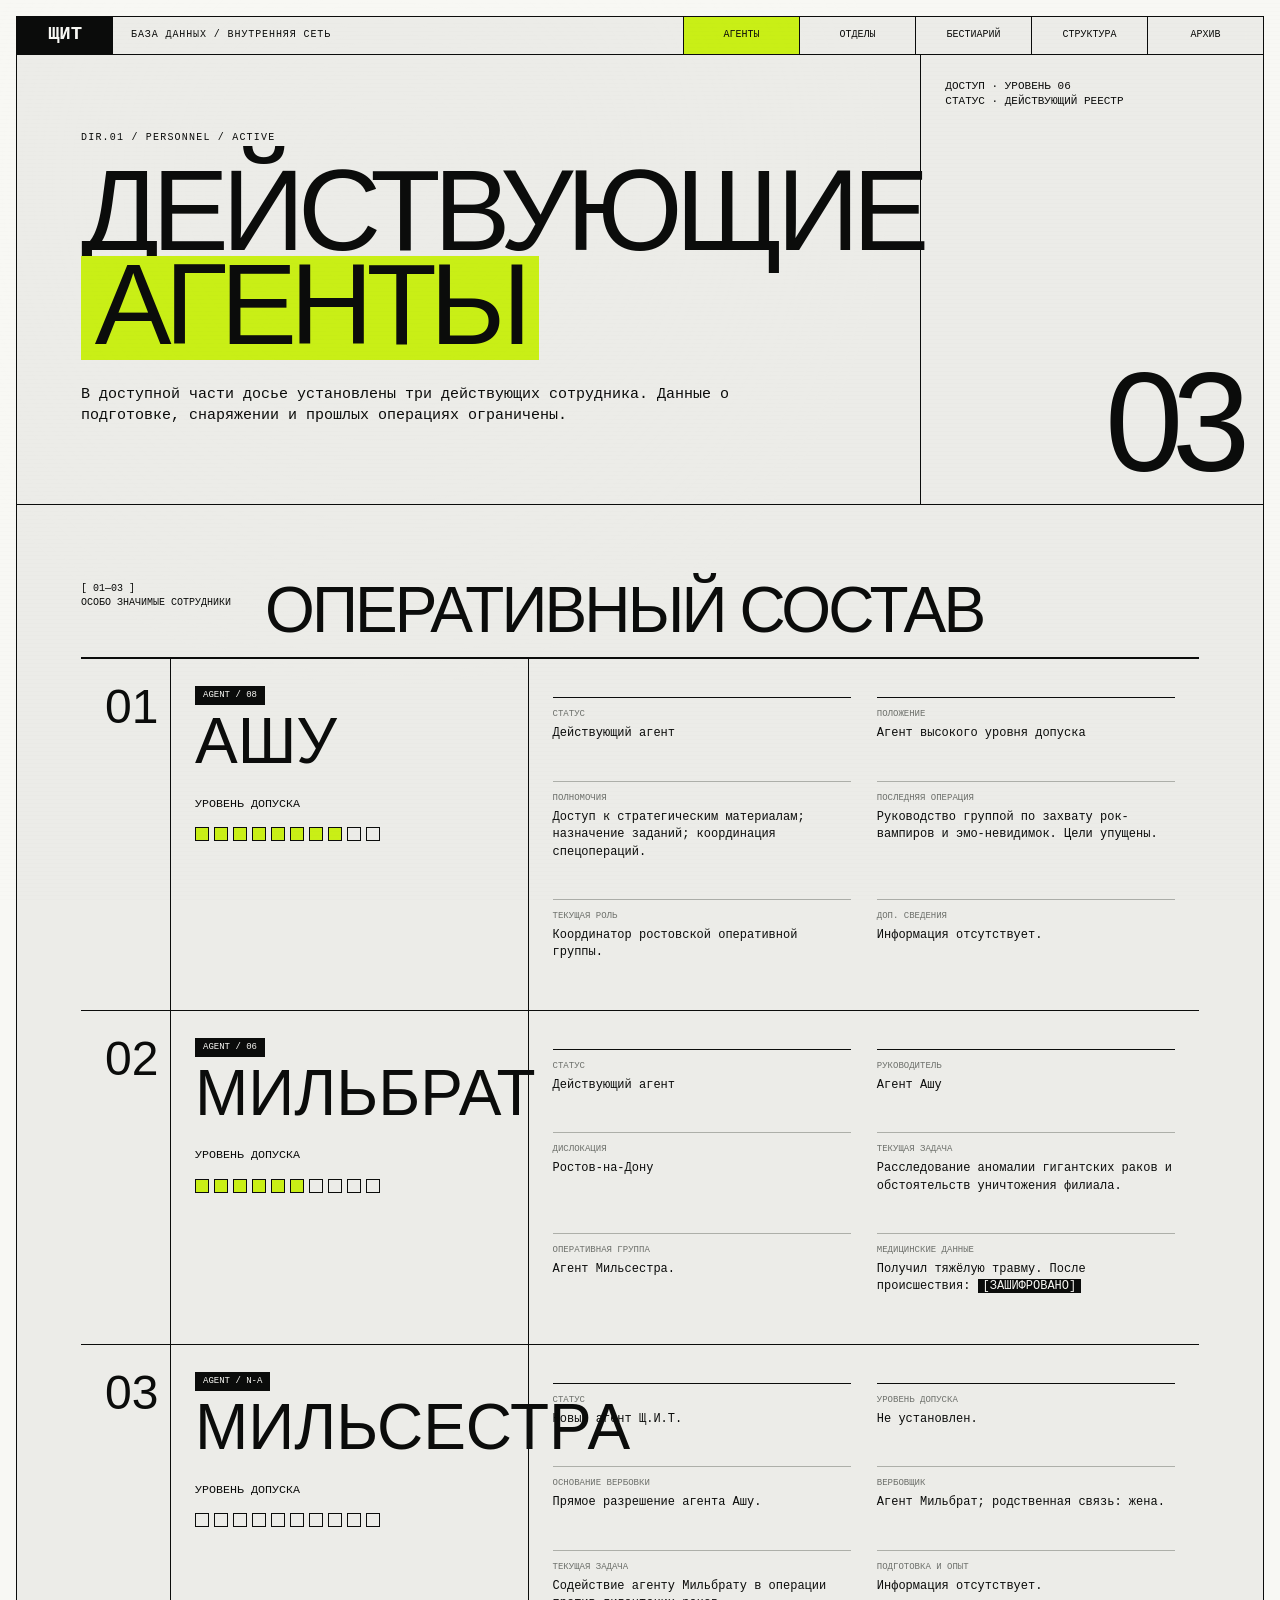
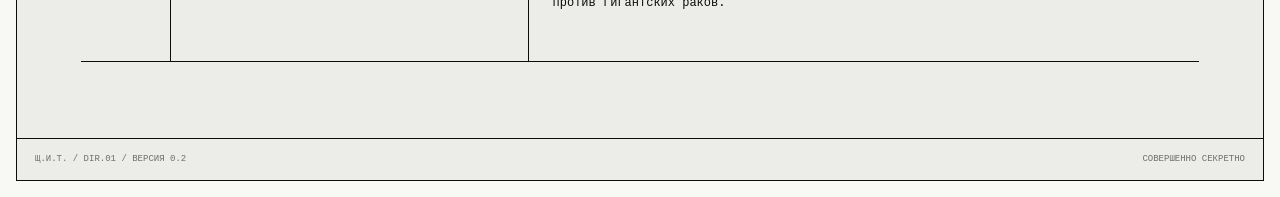
==== agents.html @ a0b5dbbe "Пересобрать сайт как базу данных Щ.И.Т." ====
<!doctype html>
<html lang="ru">
  <head>
    <meta charset="utf-8">
    <meta name="viewport" content="width=device-width, initial-scale=1">
    <meta name="theme-color" content="#ecece8">
    <meta name="description" content="Действующие агенты российского подразделения Щ.И.Т.">
    <title>Агенты — База данных Щ.И.Т.</title>
    <link rel="stylesheet" href="style.css">
  </head>
  <body class="page">
    <div class="page-shell">
      <header class="site-header">
        <a class="site-logo" href="index.html" aria-label="На главную">ЩИТ</a>
        <div class="site-title">База данных / внутренняя сеть</div>
        <nav class="site-nav" aria-label="Разделы базы">
          <a href="agents.html" aria-current="page">Агенты</a><a href="departments.html">Отделы</a><a href="bestiary.html">Бестиарий</a><a href="structure.html">Структура</a><a href="archive.html">Архив</a>
        </nav>
      </header>

      <main class="page-main">
        <section class="page-hero">
          <div class="page-hero-copy">
            <p class="section-code">DIR.01 / PERSONNEL / ACTIVE</p>
            <h1>Действующие<br><em>агенты</em></h1>
            <p class="page-summary">В доступной части досье установлены три действующих сотрудника. Данные о подготовке, снаряжении и прошлых операциях ограничены.</p>
          </div>
          <aside class="page-hero-side">
            <p>ДОСТУП · УРОВЕНЬ 06<br>СТАТУС · ДЕЙСТВУЮЩИЙ РЕЕСТР</p>
            <span class="big-index">03</span>
          </aside>
        </section>

        <section class="content-pad" aria-labelledby="agent-list-title">
          <div class="block-heading">
            <span>[ 01—03 ]<br>ОСОБО ЗНАЧИМЫЕ СОТРУДНИКИ</span>
            <h2 id="agent-list-title">Оперативный состав</h2>
          </div>

          <div class="agent-list">
            <article class="agent-record">
              <div class="agent-number">01</div>
              <div class="agent-id">
                <span class="tag">AGENT / 08</span>
                <h2>Ашу</h2>
                <small>УРОВЕНЬ ДОПУСКА</small>
                <div class="clearance" aria-label="Уровень допуска 8 из 10"><i class="on"></i><i class="on"></i><i class="on"></i><i class="on"></i><i class="on"></i><i class="on"></i><i class="on"></i><i class="on"></i><i></i><i></i></div>
              </div>
              <div class="agent-data">
                <dl class="data-row"><dt>Статус</dt><dd>Действующий агент</dd></dl>
                <dl class="data-row"><dt>Положение</dt><dd>Агент высокого уровня допуска</dd></dl>
                <dl class="data-row"><dt>Полномочия</dt><dd>Доступ к стратегическим материалам; назначение заданий; координация спецопераций.</dd></dl>
                <dl class="data-row"><dt>Последняя операция</dt><dd>Руководство группой по захвату рок-вампиров и эмо-невидимок. Цели упущены.</dd></dl>
                <dl class="data-row"><dt>Текущая роль</dt><dd>Координатор ростовской оперативной группы.</dd></dl>
                <dl class="data-row"><dt>Доп. сведения</dt><dd>Информация отсутствует.</dd></dl>
              </div>
            </article>

            <article class="agent-record">
              <div class="agent-number">02</div>
              <div class="agent-id">
                <span class="tag">AGENT / 06</span>
                <h2>Мильбрат</h2>
                <small>УРОВЕНЬ ДОПУСКА</small>
                <div class="clearance" aria-label="Уровень допуска 6 из 10"><i class="on"></i><i class="on"></i><i class="on"></i><i class="on"></i><i class="on"></i><i class="on"></i><i></i><i></i><i></i><i></i></div>
              </div>
              <div class="agent-data">
                <dl class="data-row"><dt>Статус</dt><dd>Действующий агент</dd></dl>
                <dl class="data-row"><dt>Руководитель</dt><dd>Агент Ашу</dd></dl>
                <dl class="data-row"><dt>Дислокация</dt><dd>Ростов-на-Дону</dd></dl>
                <dl class="data-row"><dt>Текущая задача</dt><dd>Расследование аномалии гигантских раков и обстоятельств уничтожения филиала.</dd></dl>
                <dl class="data-row"><dt>Оперативная группа</dt><dd>Агент Мильсестра.</dd></dl>
                <dl class="data-row"><dt>Медицинские данные</dt><dd>Получил тяжёлую травму. После происшествия: <span class="redacted">[ЗАШИФРОВАНО]</span></dd></dl>
              </div>
            </article>

            <article class="agent-record">
              <div class="agent-number">03</div>
              <div class="agent-id">
                <span class="tag">AGENT / N-A</span>
                <h2>Мильсестра</h2>
                <small>УРОВЕНЬ ДОПУСКА</small>
                <div class="clearance" aria-label="Уровень допуска не установлен"><i></i><i></i><i></i><i></i><i></i><i></i><i></i><i></i><i></i><i></i></div>
              </div>
              <div class="agent-data">
                <dl class="data-row"><dt>Статус</dt><dd>Новый агент Щ.И.Т.</dd></dl>
                <dl class="data-row"><dt>Уровень допуска</dt><dd>Не установлен.</dd></dl>
                <dl class="data-row"><dt>Основание вербовки</dt><dd>Прямое разрешение агента Ашу.</dd></dl>
                <dl class="data-row"><dt>Вербовщик</dt><dd>Агент Мильбрат; родственная связь: жена.</dd></dl>
                <dl class="data-row"><dt>Текущая задача</dt><dd>Содействие агенту Мильбрату в операции против гигантских раков.</dd></dl>
                <dl class="data-row"><dt>Подготовка и опыт</dt><dd>Информация отсутствует.</dd></dl>
              </div>
            </article>
          </div>
        </section>
      </main>
      <footer class="site-footer"><span>Щ.И.Т. / DIR.01 / ВЕРСИЯ 0.2</span><span>СОВЕРШЕННО СЕКРЕТНО</span></footer>
    </div>
  </body>
</html>
---- style.css ----
:root {
  --paper: #ecece8;
  --paper-bright: #f8f8f4;
  --ink: #0b0c0b;
  --muted: #6d706b;
  --line: #adafa9;
  --line-dark: #6f726d;
  --signal: #c9ef16;
  --signal-soft: rgba(201, 239, 22, .24);
  --alert: #f04435;
  --blue: #3166d5;
  --mono: "SFMono-Regular", "Roboto Mono", "Liberation Mono", Menlo, Consolas, monospace;
  --sans: "Arial Narrow", "Helvetica Neue", Arial, sans-serif;
}

* { box-sizing: border-box; }
html { scroll-behavior: smooth; }
body {
  margin: 0;
  min-width: 320px;
  background: var(--paper);
  color: var(--ink);
  font-family: var(--mono);
  font-size: 14px;
  line-height: 1.45;
}
body::before {
  content: "";
  position: fixed;
  inset: 0;
  pointer-events: none;
  z-index: 20;
  opacity: .28;
  background-image:
    repeating-linear-gradient(0deg, rgba(0, 0, 0, .025) 0 1px, transparent 1px 4px),
    radial-gradient(circle at 30% 20%, rgba(255, 255, 255, .7), transparent 44%);
  mix-blend-mode: multiply;
}
a { color: inherit; }
button, input { font: inherit; }
::selection { color: var(--ink); background: var(--signal); }

/* HOME / NETWORK */
.home { min-height: 100vh; overflow-x: hidden; }
.database-shell {
  position: relative;
  width: min(1560px, calc(100vw - 36px));
  min-height: calc(100vh - 36px);
  margin: 18px auto;
  border: 1px solid var(--ink);
  background:
    linear-gradient(rgba(11, 12, 11, .055) 1px, transparent 1px),
    linear-gradient(90deg, rgba(11, 12, 11, .055) 1px, transparent 1px),
    var(--paper-bright);
  background-size: 24px 24px;
  overflow: hidden;
  isolation: isolate;
}
.database-shell::before,
.database-shell::after {
  content: "";
  position: absolute;
  width: 12px;
  height: 12px;
  z-index: 4;
}
.database-shell::before { inset: 8px auto auto 8px; border-left: 2px solid; border-top: 2px solid; }
.database-shell::after { inset: auto 8px 8px auto; border-right: 2px solid; border-bottom: 2px solid; }
.network-lines { position: absolute; inset: 0; width: 100%; height: 100%; z-index: 0; pointer-events: none; }
.database-head {
  position: relative;
  z-index: 3;
  display: grid;
  grid-template-columns: 92px minmax(0, 1fr) 190px;
  gap: 22px;
  align-items: start;
  padding: 24px 26px 20px;
  border-bottom: 1px solid var(--ink);
  background: rgba(248, 248, 244, .88);
}
.system-mark {
  display: grid;
  place-items: center;
  min-height: 66px;
  padding: 8px;
  color: var(--paper-bright);
  background: var(--ink);
  font-weight: 700;
  letter-spacing: -.05em;
}
.kicker { margin: 0 0 7px; font-size: 10px; letter-spacing: .1em; }
.database-head h1 {
  margin: 0;
  font-family: var(--sans);
  font-size: clamp(36px, 5.4vw, 76px);
  font-weight: 400;
  letter-spacing: -.045em;
  line-height: .82;
  text-transform: uppercase;
}
.database-head h1 span { background: var(--signal); padding: 0 .12em; }
.access-readout { display: grid; grid-template-columns: auto 1fr; border-top: 1px solid; padding-top: 6px; }
.access-readout span { font-size: 10px; }
.access-readout strong { grid-row: span 2; font-family: var(--sans); font-size: 62px; line-height: .8; text-align: right; }
.access-readout small { align-self: end; font-size: 8px; letter-spacing: .05em; }
.network { position: relative; height: clamp(520px, calc(100vh - 235px), 760px); min-height: 520px; }
.network-node,
.network-core {
  position: absolute;
  z-index: 2;
  border: 1px solid var(--ink);
  background: rgba(248, 248, 244, .96);
  box-shadow: 5px 5px 0 rgba(11, 12, 11, .13);
}
.network-node {
  width: clamp(190px, 22vw, 340px);
  min-height: 112px;
  padding: 12px 42px 13px 14px;
  text-decoration: none;
  transition: transform .18s ease, background .18s ease, box-shadow .18s ease;
}
.network-node::before { content: ""; position: absolute; top: 0; left: 0; width: 44%; height: 5px; background: var(--ink); }
.network-node::after { content: ""; position: absolute; inset: 10px 10px auto auto; width: 7px; height: 7px; border: 1px solid; background: var(--paper-bright); }
.network-node:hover,
.network-node:focus-visible { outline: 0; background: var(--signal); box-shadow: 8px 8px 0 var(--ink); transform: translate(-3px, -3px); }
.network-node:hover::before,
.network-node:focus-visible::before { width: 100%; }
.node-code { display: block; margin-bottom: 11px; font-size: 9px; color: var(--muted); }
.network-node strong { display: block; font-family: var(--sans); font-size: clamp(22px, 2.2vw, 34px); font-weight: 400; line-height: .95; text-transform: uppercase; }
.network-node small { display: block; margin-top: 10px; font-size: 9px; }
.network-node i { position: absolute; right: 13px; bottom: 9px; font-size: 23px; font-style: normal; }
.node-agents { left: 7%; top: 10%; }
.node-departments { right: 7%; top: 7%; }
.node-bestiary { right: 12%; bottom: 9%; }
.node-structure { left: 9%; bottom: 8%; width: clamp(250px, 29vw, 440px); }
.node-archive { left: 55%; top: 48%; width: clamp(180px, 19vw, 285px); }
.network-core {
  left: 44%;
  top: 34%;
  display: grid;
  grid-template-columns: 58px 82px;
  width: 142px;
  min-height: 84px;
  color: var(--paper-bright);
  background: var(--ink);
  box-shadow: 8px 8px 0 var(--signal);
}
.network-core span,
.network-core small { padding: 8px; font-size: 8px; letter-spacing: .12em; }
.network-core b { grid-row: span 2; display: grid; place-items: center; border-left: 1px solid var(--paper-bright); font-family: var(--sans); font-size: 58px; line-height: 1; }
.network-core small { align-self: end; color: var(--signal); }
.database-foot {
  position: absolute;
  z-index: 3;
  inset: auto 0 0;
  display: flex;
  justify-content: space-between;
  gap: 20px;
  padding: 10px 26px;
  border-top: 1px solid var(--ink);
  background: var(--ink);
  color: var(--paper-bright);
  font-size: 9px;
  letter-spacing: .06em;
}
.database-foot p { margin: 0; }
.status-dot { display: inline-block; width: 7px; height: 7px; margin-right: 4px; border-radius: 50%; background: var(--signal); box-shadow: 0 0 8px var(--signal); }

/* INTERNAL PAGES */
.page { background: var(--paper-bright); }
.page-shell { width: min(1420px, calc(100vw - 32px)); margin: 16px auto; border: 1px solid var(--ink); background: var(--paper); }
.site-header {
  position: sticky;
  top: 0;
  z-index: 15;
  display: grid;
  grid-template-columns: 96px minmax(0, 1fr) auto;
  align-items: stretch;
  border-bottom: 1px solid var(--ink);
  background: rgba(236, 236, 232, .95);
  backdrop-filter: blur(8px);
}
.site-logo { display: grid; place-items: center; color: var(--paper-bright); background: var(--ink); font-size: 19px; font-weight: 700; text-decoration: none; }
.site-title { display: flex; align-items: center; padding: 11px 18px; font-size: 10px; letter-spacing: .09em; text-transform: uppercase; }
.site-nav { display: flex; }
.site-nav a { display: grid; place-items: center; min-width: 116px; padding: 10px 13px; border-left: 1px solid var(--ink); font-size: 10px; text-decoration: none; text-transform: uppercase; }
.site-nav a:hover,
.site-nav a:focus-visible,
.site-nav a[aria-current="page"] { outline: 0; background: var(--signal); }
.page-main { min-height: 70vh; }
.page-hero { display: grid; grid-template-columns: minmax(0, 1.45fr) minmax(260px, .55fr); min-height: 330px; border-bottom: 1px solid var(--ink); }
.page-hero-copy { padding: clamp(36px, 6vw, 86px) clamp(22px, 5vw, 72px); }
.section-code { margin: 0 0 18px; font-size: 10px; letter-spacing: .12em; }
.page-hero h1 {
  margin: 0;
  max-width: 980px;
  font-family: var(--sans);
  font-size: clamp(54px, 9vw, 132px);
  font-weight: 400;
  letter-spacing: -.06em;
  line-height: .8;
  text-transform: uppercase;
}
.page-hero h1 em { display: inline-block; color: var(--ink); background: var(--signal); font-style: normal; padding: .02em .12em .08em; }
.page-hero-side { display: flex; flex-direction: column; justify-content: space-between; padding: 24px; border-left: 1px solid var(--ink); }
.page-hero-side p { margin: 0; font-size: 11px; }
.page-hero-side .big-index { align-self: end; font-family: var(--sans); font-size: clamp(80px, 11vw, 160px); line-height: .8; letter-spacing: -.08em; }
.page-summary { max-width: 690px; margin: 24px 0 0; font-size: 15px; }
.content-pad { padding: clamp(36px, 6vw, 84px) clamp(20px, 5vw, 72px); }
.block-heading { display: grid; grid-template-columns: 160px 1fr; gap: 24px; padding-bottom: 18px; border-bottom: 1px solid var(--ink); }
.block-heading span { font-size: 10px; }
.block-heading h2 { margin: 0; font-family: var(--sans); font-size: clamp(36px, 5vw, 68px); font-weight: 400; letter-spacing: -.045em; line-height: .9; text-transform: uppercase; }

/* AGENTS */
.agent-list { border-top: 1px solid var(--ink); }
.agent-record { display: grid; grid-template-columns: 90px minmax(210px, .8fr) 1.5fr; border-bottom: 1px solid var(--ink); }
.agent-record > div { padding: 24px; }
.agent-number { font-family: var(--sans); font-size: 48px; line-height: 1; border-right: 1px solid var(--ink); }
.agent-id { border-right: 1px solid var(--ink); }
.agent-id h2 { margin: 8px 0 22px; font-family: var(--sans); font-size: clamp(38px, 5vw, 68px); font-weight: 400; line-height: .9; text-transform: uppercase; }
.agent-id .tag { display: inline-block; padding: 3px 8px; background: var(--ink); color: var(--paper-bright); font-size: 9px; }
.clearance { display: flex; gap: 5px; margin-top: 14px; }
.clearance i { width: 14px; height: 14px; border: 1px solid var(--ink); }
.clearance i.on { background: var(--signal); }
.agent-data { display: grid; grid-template-columns: 1fr 1fr; gap: 0 26px; }
.data-row { padding: 10px 0; border-top: 1px solid var(--line); }
.data-row:first-child,
.data-row:nth-child(2) { border-top-color: var(--ink); }
.data-row dt { font-size: 9px; color: var(--muted); text-transform: uppercase; }
.data-row dd { margin: 4px 0 0; font-size: 12px; }
.redacted { color: var(--paper-bright); background: var(--ink); padding: 0 5px; }

/* BESTIARY */
.specimen-grid { display: grid; grid-template-columns: repeat(2, minmax(0, 1fr)); border-top: 1px solid var(--ink); border-left: 1px solid var(--ink); }
.specimen { position: relative; min-height: 400px; padding: 26px; border-right: 1px solid var(--ink); border-bottom: 1px solid var(--ink); overflow: hidden; }
.specimen:nth-child(3n + 2) { background: var(--ink); color: var(--paper-bright); }
.specimen-number { position: absolute; right: 17px; top: 7px; font-family: var(--sans); font-size: 92px; line-height: 1; color: var(--line); opacity: .5; }
.specimen .type { font-size: 9px; letter-spacing: .11em; }
.specimen h2 { position: relative; max-width: 75%; margin: 52px 0 18px; font-family: var(--sans); font-size: clamp(42px, 5vw, 70px); font-weight: 400; letter-spacing: -.05em; line-height: .82; text-transform: uppercase; }
.specimen .status { display: inline-block; margin-bottom: 25px; padding: 4px 8px; color: var(--ink); background: var(--signal); font-size: 9px; }
.specimen dl { display: grid; grid-template-columns: 1fr 1fr; gap: 12px 20px; margin: 0; }
.specimen dt { font-size: 8px; color: var(--muted); text-transform: uppercase; }
.specimen:nth-child(3n + 2) dt { color: var(--line); }
.specimen dd { margin: 3px 0 0; font-size: 11px; }
.specimen-wide { grid-column: 1 / -1; min-height: 280px; }

/* DOSSIER */
.dossier-layout { display: grid; grid-template-columns: 230px minmax(0, 1fr); align-items: start; }
.dossier-nav { position: sticky; top: 58px; max-height: calc(100vh - 76px); overflow: auto; border-right: 1px solid var(--ink); }
.dossier-nav p { margin: 0; padding: 13px 15px; color: var(--paper-bright); background: var(--ink); font-size: 9px; letter-spacing: .1em; }
.dossier-nav a { display: grid; grid-template-columns: 29px 1fr; gap: 5px; padding: 8px 11px; border-bottom: 1px solid var(--line); font-size: 9px; line-height: 1.2; text-decoration: none; }
.dossier-nav a:hover,
.dossier-nav a:focus-visible { outline: 0; background: var(--signal); }
.dossier-content { padding: clamp(28px, 5vw, 70px); }
.document-meta { display: grid; grid-template-columns: repeat(4, 1fr); margin-bottom: 36px; border-top: 1px solid var(--ink); border-left: 1px solid var(--ink); }
.document-meta div { padding: 11px; border-right: 1px solid var(--ink); border-bottom: 1px solid var(--ink); }
.document-meta dt { font-size: 8px; color: var(--muted); text-transform: uppercase; }
.document-meta dd { margin: 5px 0 0; font-size: 10px; }
.dossier-section { display: grid; grid-template-columns: 88px minmax(0, 1fr); gap: 24px; padding: 38px 0; border-top: 1px solid var(--ink); scroll-margin-top: 76px; }
.dossier-section > .dossier-index { font-family: var(--sans); font-size: 48px; line-height: .85; }
.dossier-copy h2 { margin: 0 0 22px; font-family: var(--sans); font-size: clamp(32px, 4vw, 54px); font-weight: 400; letter-spacing: -.04em; line-height: .9; text-transform: uppercase; }
.dossier-copy h3 { margin: 27px 0 9px; font-size: 11px; letter-spacing: .08em; text-transform: uppercase; }
.dossier-copy p { max-width: 780px; margin: 0 0 13px; font-size: 12px; }
.dossier-copy ul { max-width: 780px; margin: 14px 0 20px; padding: 0; list-style: none; }
.dossier-copy li { position: relative; margin: 6px 0; padding-left: 22px; font-size: 12px; }
.dossier-copy li::before { content: "─"; position: absolute; left: 0; }
.fact-grid { display: grid; grid-template-columns: repeat(2, minmax(0, 1fr)); gap: 1px; margin: 19px 0; border: 1px solid var(--ink); background: var(--ink); }
.fact-grid div { padding: 11px; background: var(--paper); }
.fact-grid dt { font-size: 8px; color: var(--muted); text-transform: uppercase; }
.fact-grid dd { margin: 4px 0 0; font-size: 11px; }
.encrypted-block { max-width: 780px; padding: 18px; color: var(--signal); background: var(--ink); letter-spacing: .08em; }

/* ARCHIVE */
.archive-intro { display: grid; grid-template-columns: 1fr 1fr; gap: 30px; padding: 28px 0 40px; }
.archive-intro p { margin: 0; max-width: 620px; }
.legend { display: flex; flex-wrap: wrap; gap: 8px; justify-content: flex-end; }
.legend span,
.asset-status { display: inline-block; padding: 4px 7px; border: 1px solid var(--ink); font-size: 8px; text-transform: uppercase; }
.legend .approved,
.asset-status.approved { background: var(--signal); }
.asset-grid { display: grid; grid-template-columns: repeat(3, minmax(0, 1fr)); border-top: 1px solid var(--ink); border-left: 1px solid var(--ink); }
.asset { display: flex; flex-direction: column; min-width: 0; border-right: 1px solid var(--ink); border-bottom: 1px solid var(--ink); }
.asset-preview { position: relative; display: block; aspect-ratio: 4 / 3; overflow: hidden; background: #d7d7d2; }
.asset-preview img { width: 100%; height: 100%; display: block; object-fit: cover; filter: grayscale(1); transition: filter .2s, transform .35s; }
.asset-preview:hover img,
.asset-preview:focus-visible img { filter: grayscale(0); transform: scale(1.025); }
.asset-info { display: grid; align-content: start; gap: 10px; flex: 1; padding: 16px; }
.asset-info h2 { margin: 0; font-family: var(--sans); font-size: 27px; font-weight: 400; line-height: .95; text-transform: uppercase; }
.asset-info p { margin: 0; font-size: 10px; color: var(--muted); }
.document-links { margin-top: 42px; border-top: 1px solid var(--ink); }
.document-link { display: grid; grid-template-columns: 80px 1fr auto; gap: 18px; align-items: center; padding: 16px 0; border-bottom: 1px solid var(--ink); text-decoration: none; }
.document-link:hover { background: var(--signal-soft); }
.document-link span { font-size: 9px; }
.document-link strong { font-family: var(--sans); font-size: 25px; font-weight: 400; text-transform: uppercase; }
.document-link i { font-size: 22px; font-style: normal; }

/* PLACEHOLDER */
.placeholder { display: grid; place-items: center; min-height: calc(100vh - 78px); padding: 40px 20px; text-align: center; }
.placeholder-inner { width: min(760px, 100%); border: 1px solid var(--ink); background: var(--paper-bright); box-shadow: 12px 12px 0 var(--ink); }
.placeholder-code { display: flex; justify-content: space-between; padding: 9px 12px; color: var(--paper-bright); background: var(--ink); font-size: 9px; }
.placeholder-copy { padding: clamp(50px, 10vw, 110px) 24px; }
.placeholder h1 { margin: 0; font-family: var(--sans); font-size: clamp(58px, 11vw, 112px); font-weight: 400; line-height: .77; letter-spacing: -.06em; text-transform: uppercase; }
.placeholder h1 span { display: inline-block; margin-top: 18px; padding: .04em .14em .1em; background: var(--signal); font-size: .48em; letter-spacing: -.03em; }
.placeholder p { max-width: 480px; margin: 28px auto 0; font-size: 11px; }
.back-link { display: inline-block; margin-top: 28px; padding: 8px 11px; color: var(--paper-bright); background: var(--ink); font-size: 9px; text-decoration: none; }
.back-link:hover { color: var(--ink); background: var(--signal); }
.site-footer { display: flex; justify-content: space-between; gap: 20px; padding: 14px 18px; border-top: 1px solid var(--ink); color: var(--muted); font-size: 9px; }

@media (max-width: 960px) {
  .site-header { grid-template-columns: 74px 1fr; }
  .site-nav { grid-column: 1 / -1; border-top: 1px solid var(--ink); overflow-x: auto; }
  .site-nav a { flex: 1 0 auto; min-width: 112px; border-left: 0; border-right: 1px solid var(--ink); }
  .page-hero { grid-template-columns: 1fr; }
  .page-hero-side { min-height: 130px; flex-direction: row; border-top: 1px solid var(--ink); border-left: 0; }
  .page-hero-side .big-index { font-size: 100px; }
  .agent-record { grid-template-columns: 70px 1fr; }
  .agent-data { grid-column: 1 / -1; border-top: 1px solid var(--ink); }
  .specimen-grid { grid-template-columns: 1fr; }
  .specimen-wide { grid-column: auto; }
  .asset-grid { grid-template-columns: repeat(2, minmax(0, 1fr)); }
  .dossier-layout { grid-template-columns: 1fr; }
  .dossier-nav { position: static; display: flex; overflow-x: auto; border-right: 0; border-bottom: 1px solid var(--ink); }
  .dossier-nav p { display: none; }
  .dossier-nav a { flex: 0 0 150px; border-right: 1px solid var(--line); border-bottom: 0; }
}

@media (max-width: 720px) {
  body { font-size: 12px; }
  .database-shell, .page-shell { width: calc(100vw - 16px); margin: 8px auto; }
  .database-head { grid-template-columns: 56px 1fr; padding: 14px; gap: 12px; }
  .system-mark { min-height: 50px; font-size: 10px; }
  .access-readout { grid-column: 1 / -1; display: flex; align-items: center; gap: 12px; }
  .access-readout strong { margin-left: auto; font-size: 34px; }
  .network { display: grid; grid-template-columns: 1fr; align-content: start; gap: 11px; height: auto; min-height: 0; padding: 22px 14px 76px; }
  .network-node, .network-core { position: relative; inset: auto; width: 100%; min-height: 92px; }
  .network-node { padding: 10px 36px 10px 12px; }
  .network-node strong { font-size: 27px; }
  .network-core { grid-row: 1; width: 132px; min-height: 70px; justify-self: center; margin-bottom: 12px; }
  .network-lines { display: none; }
  .database-foot { position: static; flex-direction: column; gap: 3px; padding: 10px 14px; }
  .site-title { font-size: 8px; }
  .page-hero-copy { padding: 46px 18px; }
  .page-hero h1 { font-size: clamp(51px, 17vw, 80px); }
  .page-summary { font-size: 12px; }
  .content-pad { padding: 40px 14px; }
  .block-heading { grid-template-columns: 1fr; gap: 9px; }
  .agent-record { grid-template-columns: 50px 1fr; }
  .agent-record > div { padding: 15px; }
  .agent-number { font-size: 31px; }
  .agent-data { grid-template-columns: 1fr; }
  .data-row:nth-child(2) { border-top-color: var(--line); }
  .specimen { min-height: 370px; padding: 18px; }
  .specimen h2 { max-width: 84%; font-size: 48px; }
  .specimen dl { grid-template-columns: 1fr; }
  .dossier-content { padding: 30px 14px; }
  .document-meta { grid-template-columns: 1fr 1fr; }
  .dossier-section { grid-template-columns: 48px minmax(0, 1fr); gap: 12px; padding: 28px 0; }
  .dossier-section > .dossier-index { font-size: 33px; }
  .fact-grid { grid-template-columns: 1fr; }
  .asset-grid { grid-template-columns: 1fr; }
  .archive-intro { grid-template-columns: 1fr; }
  .legend { justify-content: flex-start; }
  .document-link { grid-template-columns: 54px 1fr auto; }
  .document-link strong { font-size: 19px; }
  .site-footer { flex-direction: column; }
}

@media (prefers-reduced-motion: reduce) {
  html { scroll-behavior: auto; }
  *, *::before, *::after { animation-duration: .01ms !important; transition-duration: .01ms !important; }
}
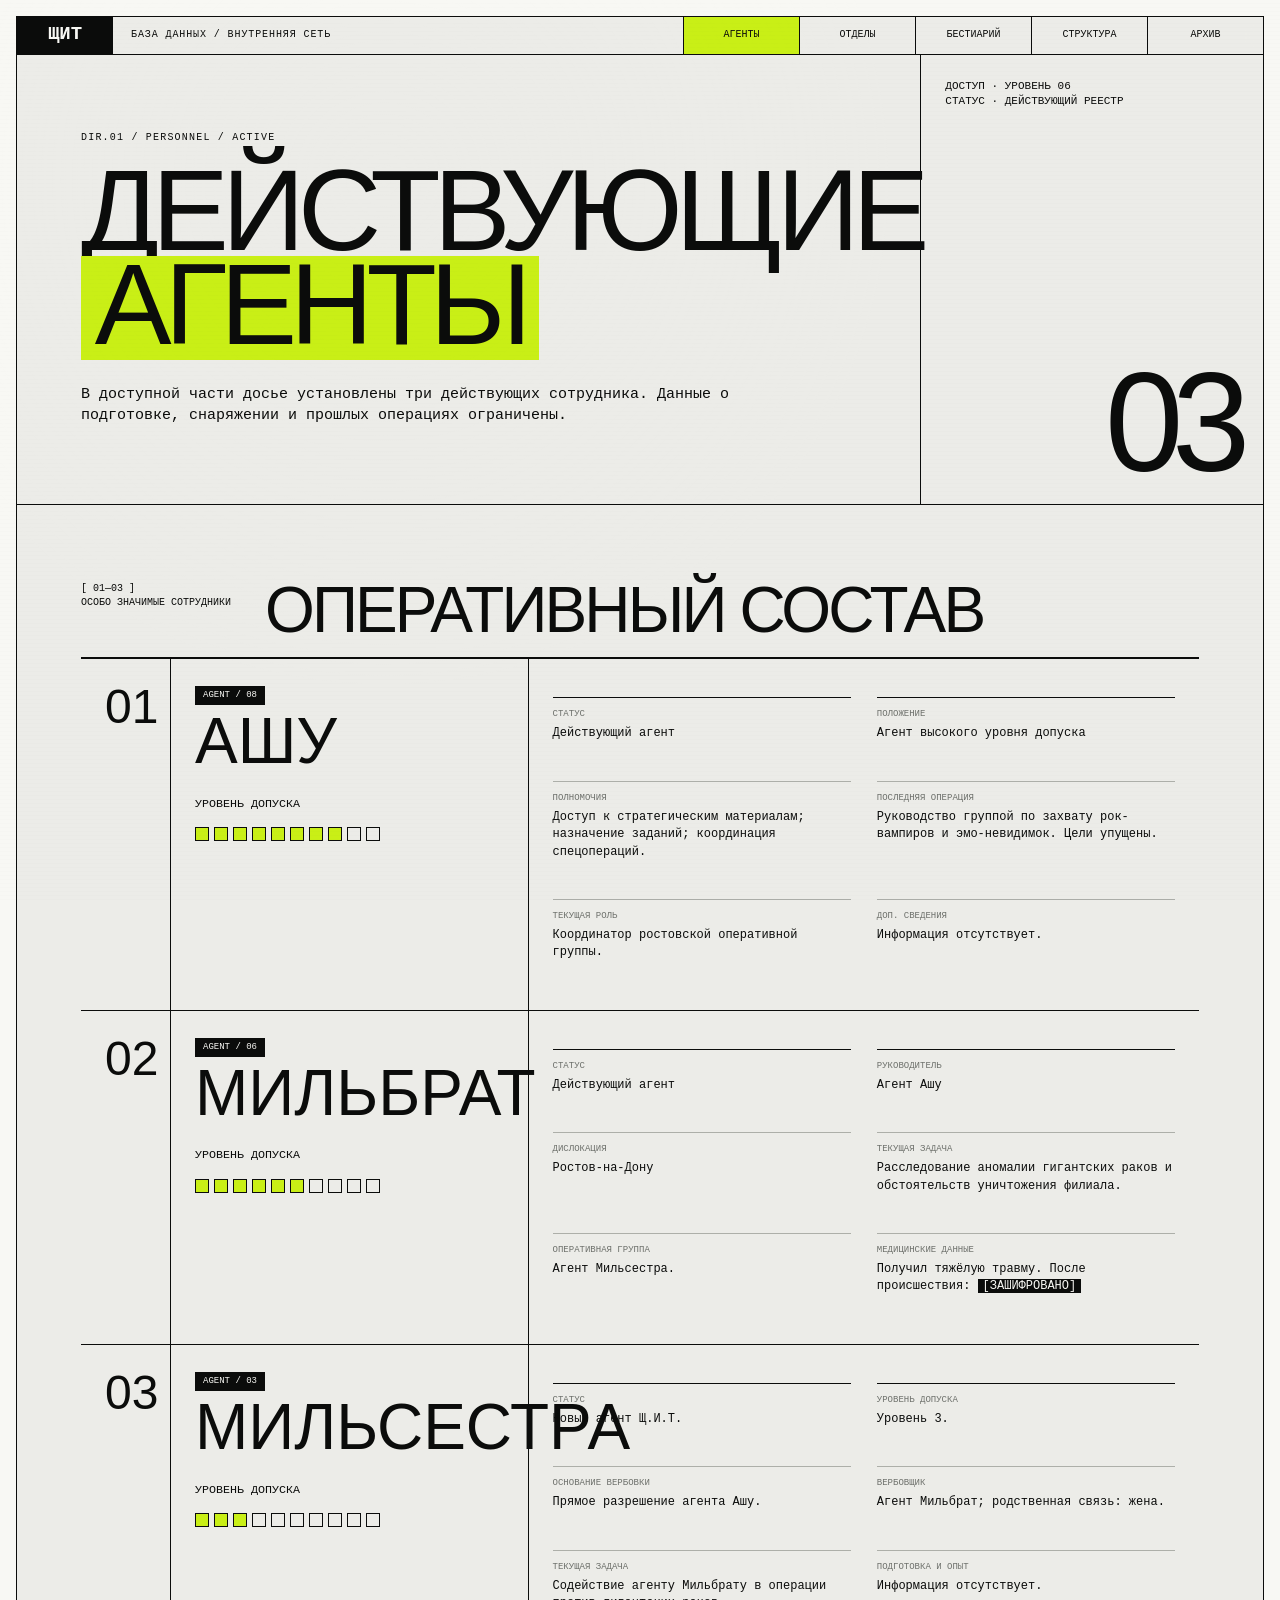
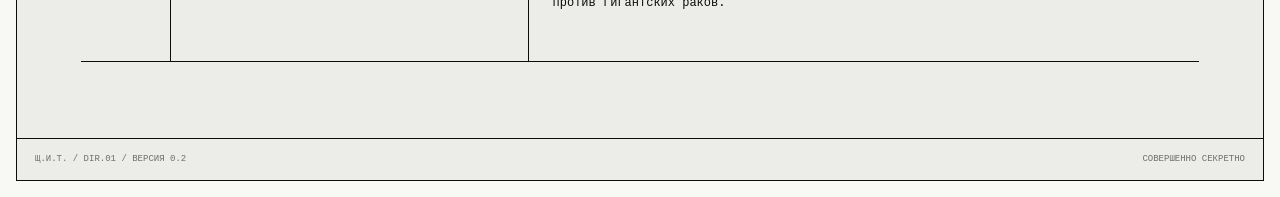
==== commit 0bd8a709: "Присвоить Мильсестре третий уровень допуска" ====
--- a/agents.html
+++ b/agents.html
@@ -6,7 +6,7 @@
     <meta name="theme-color" content="#ecece8">
     <meta name="description" content="Действующие агенты российского подразделения Щ.И.Т.">
     <title>Агенты — База данных Щ.И.Т.</title>
-    <link rel="stylesheet" href="style.css">
+    <link rel="stylesheet" href="style.css?v=614dbe6">
   </head>
   <body class="page">
     <div class="page-shell">
@@ -77,14 +77,14 @@
             <article class="agent-record">
               <div class="agent-number">03</div>
               <div class="agent-id">
-                <span class="tag">AGENT / N-A</span>
+                <span class="tag">AGENT / 03</span>
                 <h2>Мильсестра</h2>
                 <small>УРОВЕНЬ ДОПУСКА</small>
-                <div class="clearance" aria-label="Уровень допуска не установлен"><i></i><i></i><i></i><i></i><i></i><i></i><i></i><i></i><i></i><i></i></div>
+                <div class="clearance" aria-label="Уровень допуска 3 из 10"><i class="on"></i><i class="on"></i><i class="on"></i><i></i><i></i><i></i><i></i><i></i><i></i><i></i></div>
               </div>
               <div class="agent-data">
                 <dl class="data-row"><dt>Статус</dt><dd>Новый агент Щ.И.Т.</dd></dl>
-                <dl class="data-row"><dt>Уровень допуска</dt><dd>Не установлен.</dd></dl>
+                <dl class="data-row"><dt>Уровень допуска</dt><dd>Уровень 3.</dd></dl>
                 <dl class="data-row"><dt>Основание вербовки</dt><dd>Прямое разрешение агента Ашу.</dd></dl>
                 <dl class="data-row"><dt>Вербовщик</dt><dd>Агент Мильбрат; родственная связь: жена.</dd></dl>
                 <dl class="data-row"><dt>Текущая задача</dt><dd>Содействие агенту Мильбрату в операции против гигантских раков.</dd></dl>
--- a/style.css
+++ b/style.css
@@ -338,24 +338,49 @@
   .network-core { grid-row: 1; width: 132px; min-height: 70px; justify-self: center; margin-bottom: 12px; }
   .network-lines { display: none; }
   .database-foot { position: static; flex-direction: column; gap: 3px; padding: 10px 14px; }
-  .site-title { font-size: 8px; }
-  .page-hero-copy { padding: 46px 18px; }
-  .page-hero h1 { font-size: clamp(51px, 17vw, 80px); }
+  .site-header { grid-template-columns: 64px minmax(0, 1fr); }
+  .site-title { min-width: 0; overflow: hidden; font-size: 8px; white-space: nowrap; text-overflow: ellipsis; }
+  .site-nav { display: grid; grid-template-columns: repeat(6, minmax(0, 1fr)); overflow: visible; }
+  .site-nav a { grid-column: span 2; min-width: 0; padding: 8px 4px; border-right: 1px solid var(--ink); font-size: 8px; }
+  .site-nav a:nth-child(3),
+  .site-nav a:nth-child(5) { border-right: 0; }
+  .site-nav a:nth-child(n + 4) { grid-column: span 3; border-top: 1px solid var(--ink); }
+  .page-main,
+  .page-hero,
+  .page-hero-copy,
+  .page-hero-side,
+  .content-pad,
+  .block-heading { min-width: 0; }
+  .page-hero-copy { overflow: hidden; padding: 46px 18px; }
+  .page-hero h1 { max-width: 100%; font-size: clamp(44px, 13.8vw, 58px); line-height: .84; }
   .page-summary { font-size: 12px; }
+  .page-hero-side { min-width: 0; gap: 16px; }
+  .page-hero-side p { min-width: 0; }
+  .page-hero-side .big-index { flex: 0 0 auto; font-size: clamp(74px, 26vw, 100px); }
   .content-pad { padding: 40px 14px; }
   .block-heading { grid-template-columns: 1fr; gap: 9px; }
   .agent-record { grid-template-columns: 50px 1fr; }
   .agent-record > div { padding: 15px; }
   .agent-number { font-size: 31px; }
+  .agent-id { min-width: 0; }
+  .agent-id h2 { max-width: 100%; font-size: clamp(30px, 10vw, 38px); overflow-wrap: anywhere; }
+  .clearance { flex-wrap: wrap; }
   .agent-data { grid-template-columns: 1fr; }
   .data-row:nth-child(2) { border-top-color: var(--line); }
   .specimen { min-height: 370px; padding: 18px; }
-  .specimen h2 { max-width: 84%; font-size: 48px; }
+  .specimen h2 { max-width: 84%; font-size: clamp(38px, 12vw, 48px); }
   .specimen dl { grid-template-columns: 1fr; }
+  .dossier-nav { scrollbar-width: thin; scrollbar-color: var(--ink) var(--paper); }
+  .dossier-nav a { scroll-snap-align: start; }
   .dossier-content { padding: 30px 14px; }
   .document-meta { grid-template-columns: 1fr 1fr; }
-  .dossier-section { grid-template-columns: 48px minmax(0, 1fr); gap: 12px; padding: 28px 0; }
-  .dossier-section > .dossier-index { font-size: 33px; }
+  .dossier-section { grid-template-columns: 40px minmax(0, 1fr); gap: 10px; padding: 28px 0; }
+  .dossier-section > .dossier-index { font-size: 31px; }
+  .dossier-copy { min-width: 0; }
+  .dossier-copy h2 { max-width: 100%; font-size: clamp(27px, 8.5vw, 34px); hyphens: auto; overflow-wrap: anywhere; }
+  .dossier-copy p,
+  .dossier-copy li,
+  .dossier-copy dd { overflow-wrap: anywhere; }
   .fact-grid { grid-template-columns: 1fr; }
   .asset-grid { grid-template-columns: 1fr; }
   .archive-intro { grid-template-columns: 1fr; }
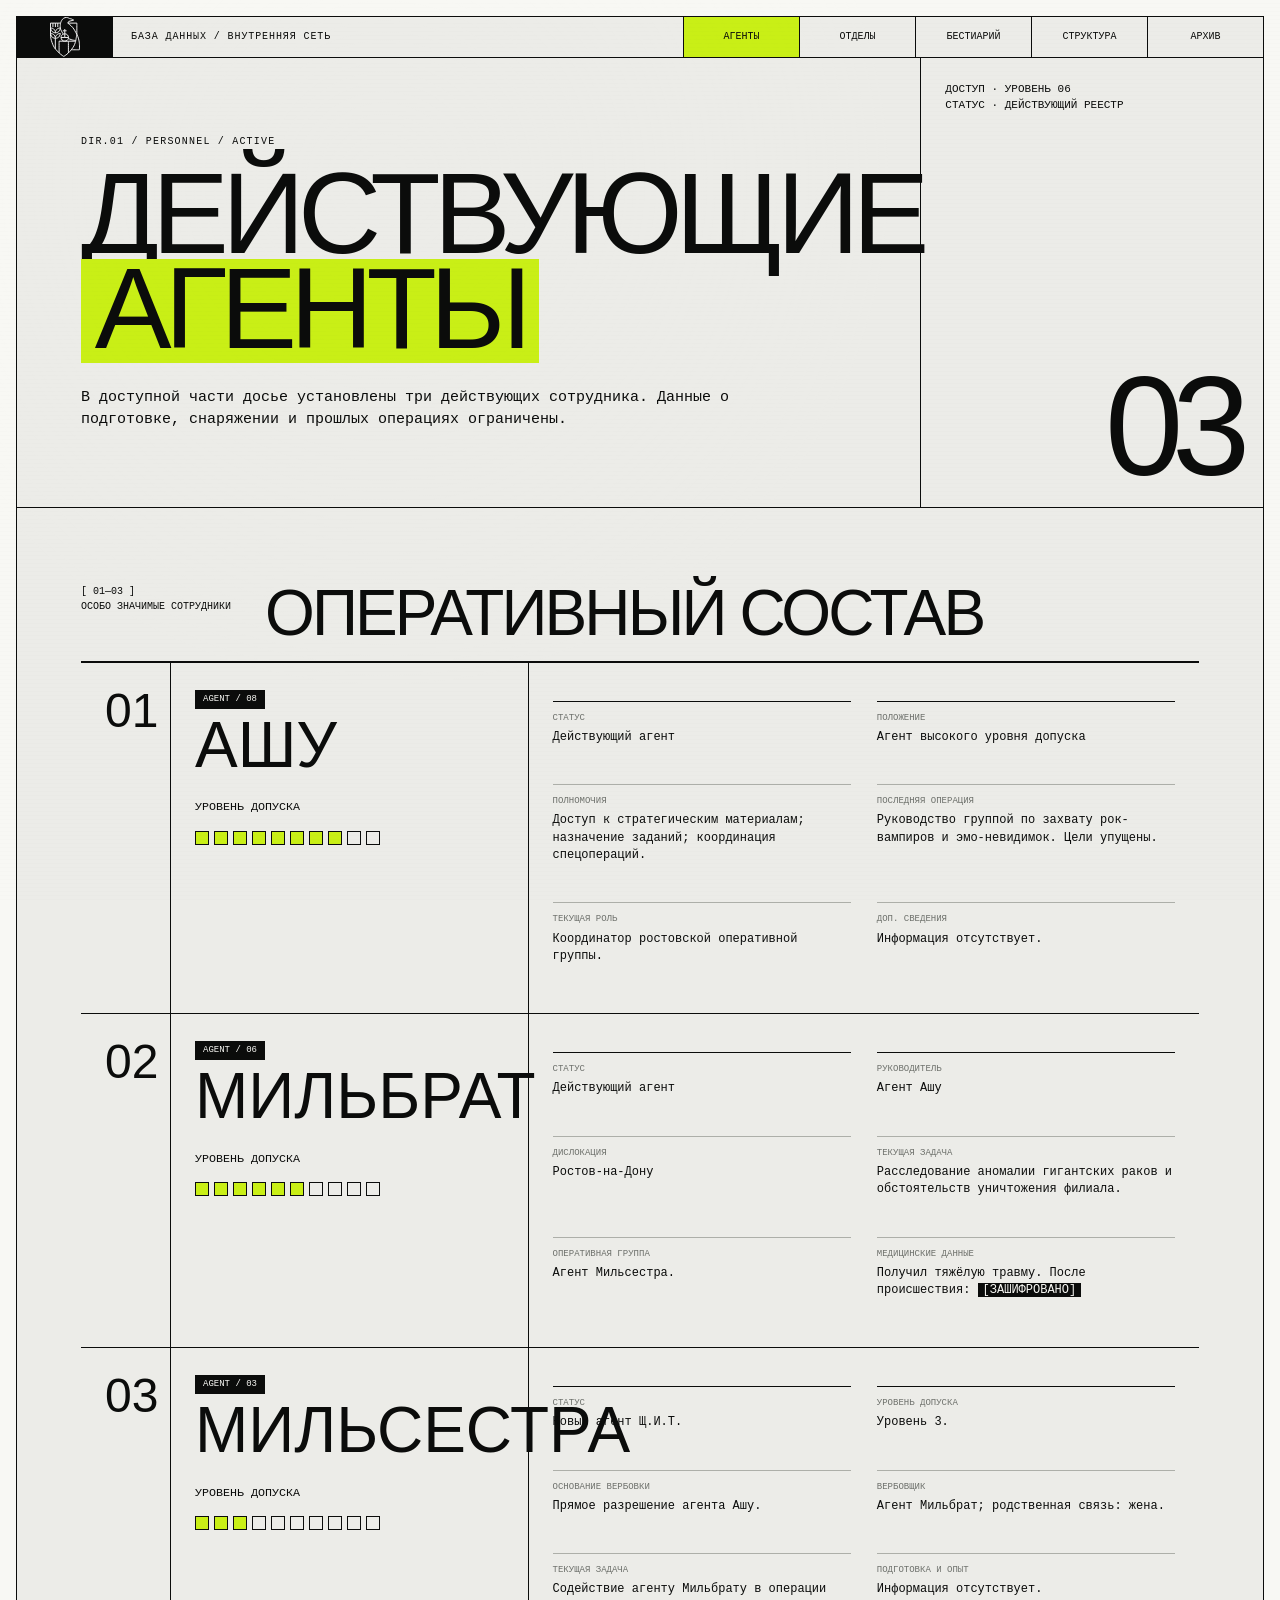
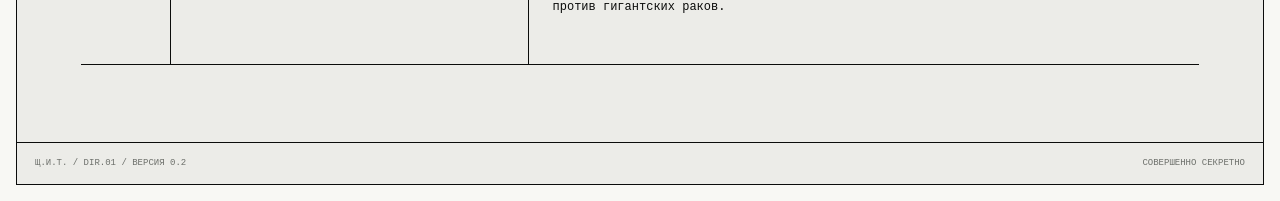
==== commit 144cef38: "Добавить новый векторный логотип на сайт" ====
--- a/agents.html
+++ b/agents.html
@@ -6,12 +6,23 @@
     <meta name="theme-color" content="#ecece8">
     <meta name="description" content="Действующие агенты российского подразделения Щ.И.Т.">
     <title>Агенты — База данных Щ.И.Т.</title>
-    <link rel="stylesheet" href="style.css?v=614dbe6">
+    <link rel="icon" href="Материалы/Визуальные%20материалы/ЛОГО%20вектор.svg" type="image/svg+xml">
+    <link rel="stylesheet" href="style.css?v=20260722-4">
   </head>
   <body class="page">
+    <aside class="orientation-gate" role="alert" aria-live="assertive" aria-labelledby="orientation-title">
+      <div class="orientation-gate__panel">
+        <div class="orientation-gate__topline"><span>ЩИТ://MOBILE</span><span>ERR.ORIENTATION</span></div>
+        <div class="orientation-gate__device" aria-hidden="true"><span></span></div>
+        <p class="orientation-gate__code">[ ДОСТУП ПРИОСТАНОВЛЕН ]</p>
+        <h1 id="orientation-title">Переверни терминал управления <mark>горизонтально</mark>, агент.</h1>
+        <p class="orientation-gate__note">Интерфейс базы данных доступен только в альбомной ориентации.</p>
+        <div class="orientation-gate__status"><span class="status-dot"></span> ОЖИДАНИЕ ПОВОРОТА ТЕРМИНАЛА</div>
+      </div>
+    </aside>
     <div class="page-shell">
       <header class="site-header">
-        <a class="site-logo" href="index.html" aria-label="На главную">ЩИТ</a>
+        <a class="site-logo" href="index.html" aria-label="На главную"><img src="Материалы/Визуальные%20материалы/ЛОГО%20вектор.svg" alt="" aria-hidden="true"></a>
         <div class="site-title">База данных / внутренняя сеть</div>
         <nav class="site-nav" aria-label="Разделы базы">
           <a href="agents.html" aria-current="page">Агенты</a><a href="departments.html">Отделы</a><a href="bestiary.html">Бестиарий</a><a href="structure.html">Структура</a><a href="archive.html">Архив</a>
--- a/style.css
+++ b/style.css
@@ -39,6 +39,14 @@
 a { color: inherit; }
 button, input { font: inherit; }
 ::selection { color: var(--ink); background: var(--signal); }
+
+/* MOBILE ORIENTATION GATE */
+.orientation-gate { display: none; }
+
+@keyframes rotate-terminal {
+  0%, 28% { transform: rotate(0deg); }
+  64%, 100% { transform: rotate(90deg); }
+}
 
 /* HOME / NETWORK */
 .home { min-height: 100vh; overflow-x: hidden; }
@@ -147,7 +155,8 @@
 }
 .network-core span,
 .network-core small { padding: 8px; font-size: 8px; letter-spacing: .12em; }
-.network-core b { grid-row: span 2; display: grid; place-items: center; border-left: 1px solid var(--paper-bright); font-family: var(--sans); font-size: 58px; line-height: 1; }
+.network-core b { grid-row: span 2; display: grid; place-items: center; border-left: 1px solid var(--paper-bright); }
+.network-core b img { display: block; width: 44px; height: 62px; object-fit: contain; filter: invert(1); }
 .network-core small { align-self: end; color: var(--signal); }
 .database-foot {
   position: absolute;
@@ -180,7 +189,10 @@
   background: rgba(236, 236, 232, .95);
   backdrop-filter: blur(8px);
 }
-.site-logo { display: grid; place-items: center; color: var(--paper-bright); background: var(--ink); font-size: 19px; font-weight: 700; text-decoration: none; }
+.site-logo { display: grid; place-items: center; color: var(--paper-bright); background: var(--ink); text-decoration: none; }
+.site-logo img { display: block; width: 30px; height: 40px; object-fit: contain; filter: invert(1); transition: transform .18s ease; }
+.site-logo:hover img,
+.site-logo:focus-visible img { transform: scale(1.08); }
 .site-title { display: flex; align-items: center; padding: 11px 18px; font-size: 10px; letter-spacing: .09em; text-transform: uppercase; }
 .site-nav { display: flex; }
 .site-nav a { display: grid; place-items: center; min-width: 116px; padding: 10px 13px; border-left: 1px solid var(--ink); font-size: 10px; text-decoration: none; text-transform: uppercase; }
@@ -282,6 +294,8 @@
 .asset { display: flex; flex-direction: column; min-width: 0; border-right: 1px solid var(--ink); border-bottom: 1px solid var(--ink); }
 .asset-preview { position: relative; display: block; aspect-ratio: 4 / 3; overflow: hidden; background: #d7d7d2; }
 .asset-preview img { width: 100%; height: 100%; display: block; object-fit: cover; filter: grayscale(1); transition: filter .2s, transform .35s; }
+.asset-preview--logo { background: var(--paper-bright); }
+.asset-preview--logo img { padding: 22px; object-fit: contain; filter: none; }
 .asset-preview:hover img,
 .asset-preview:focus-visible img { filter: grayscale(0); transform: scale(1.025); }
 .asset-info { display: grid; align-content: start; gap: 10px; flex: 1; padding: 16px; }
@@ -305,6 +319,137 @@
 .back-link { display: inline-block; margin-top: 28px; padding: 8px 11px; color: var(--paper-bright); background: var(--ink); font-size: 9px; text-decoration: none; }
 .back-link:hover { color: var(--ink); background: var(--signal); }
 .site-footer { display: flex; justify-content: space-between; gap: 20px; padding: 14px 18px; border-top: 1px solid var(--ink); color: var(--muted); font-size: 9px; }
+
+@media (max-width: 960px) and (orientation: portrait) {
+  html { overscroll-behavior: none; }
+  body {
+    min-width: 0;
+    width: 100%;
+    height: 100vh;
+    height: 100dvh;
+    overflow: hidden;
+    background: var(--ink);
+  }
+  body > :not(.orientation-gate) { display: none !important; }
+  .orientation-gate {
+    position: fixed;
+    z-index: 1000;
+    inset: 0;
+    display: grid;
+    width: 100%;
+    height: 100vh;
+    height: 100dvh;
+    padding: 10px;
+    overflow: hidden;
+    color: var(--paper-bright);
+    background:
+      linear-gradient(rgba(248, 248, 244, .035) 1px, transparent 1px),
+      linear-gradient(90deg, rgba(248, 248, 244, .035) 1px, transparent 1px),
+      var(--ink);
+    background-size: 18px 18px;
+  }
+  .orientation-gate__panel {
+    position: relative;
+    display: grid;
+    grid-template-rows: auto 1fr auto auto auto;
+    align-items: center;
+    min-height: 0;
+    padding: clamp(18px, 6vw, 34px);
+    border: 1px solid var(--paper-bright);
+  }
+  .orientation-gate__panel::before,
+  .orientation-gate__panel::after {
+    content: "";
+    position: absolute;
+    width: 18px;
+    height: 18px;
+    pointer-events: none;
+  }
+  .orientation-gate__panel::before { top: 7px; left: 7px; border-top: 3px solid var(--signal); border-left: 3px solid var(--signal); }
+  .orientation-gate__panel::after { right: 7px; bottom: 7px; border-right: 3px solid var(--signal); border-bottom: 3px solid var(--signal); }
+  .orientation-gate__topline {
+    display: flex;
+    justify-content: space-between;
+    gap: 12px;
+    padding-bottom: 10px;
+    border-bottom: 1px solid rgba(248, 248, 244, .42);
+    color: var(--signal);
+    font-size: clamp(8px, 2.8vw, 11px);
+    letter-spacing: .08em;
+  }
+  .orientation-gate__device {
+    position: relative;
+    align-self: center;
+    justify-self: center;
+    width: clamp(52px, 15vw, 72px);
+    aspect-ratio: 9 / 16;
+    border: 2px solid var(--paper-bright);
+    animation: rotate-terminal 2.4s ease-in-out infinite alternate;
+  }
+  .orientation-gate__device::before {
+    content: "";
+    position: absolute;
+    inset: 7px;
+    border: 1px solid rgba(248, 248, 244, .5);
+    background: repeating-linear-gradient(0deg, transparent 0 6px, rgba(201, 239, 22, .16) 6px 7px);
+  }
+  .orientation-gate__device::after {
+    content: "↻";
+    position: absolute;
+    top: 50%;
+    left: calc(100% + 12px);
+    color: var(--signal);
+    font-size: clamp(28px, 9vw, 42px);
+    line-height: 1;
+    transform: translateY(-50%);
+  }
+  .orientation-gate__device span {
+    position: absolute;
+    z-index: 1;
+    left: 50%;
+    bottom: 3px;
+    width: 4px;
+    height: 4px;
+    border-radius: 50%;
+    background: var(--signal);
+    transform: translateX(-50%);
+  }
+  .orientation-gate__code {
+    margin: 0 0 10px;
+    color: var(--signal);
+    font-size: clamp(9px, 3vw, 12px);
+    letter-spacing: .1em;
+  }
+  .orientation-gate h1 {
+    margin: 0;
+    max-width: 9.2em;
+    font-family: var(--sans);
+    font-size: clamp(32px, 10.8vw, 58px);
+    font-weight: 400;
+    letter-spacing: -.045em;
+    line-height: .86;
+    text-transform: uppercase;
+  }
+  .orientation-gate h1 mark {
+    display: inline;
+    padding: 0 .08em .04em;
+    color: var(--ink);
+    background: var(--signal);
+  }
+  .orientation-gate__note {
+    max-width: 38em;
+    margin: clamp(16px, 4vh, 30px) 0 0;
+    color: #c5c7c1;
+    font-size: clamp(9px, 2.8vw, 12px);
+  }
+  .orientation-gate__status {
+    margin-top: clamp(14px, 4vh, 26px);
+    padding-top: 10px;
+    border-top: 1px solid rgba(248, 248, 244, .42);
+    font-size: clamp(8px, 2.5vw, 10px);
+    letter-spacing: .05em;
+  }
+}
 
 @media (max-width: 960px) {
   .site-header { grid-template-columns: 74px 1fr; }
@@ -393,4 +538,5 @@
 @media (prefers-reduced-motion: reduce) {
   html { scroll-behavior: auto; }
   *, *::before, *::after { animation-duration: .01ms !important; transition-duration: .01ms !important; }
-}
+  .orientation-gate__device { animation: none; transform: rotate(90deg); }
+}
